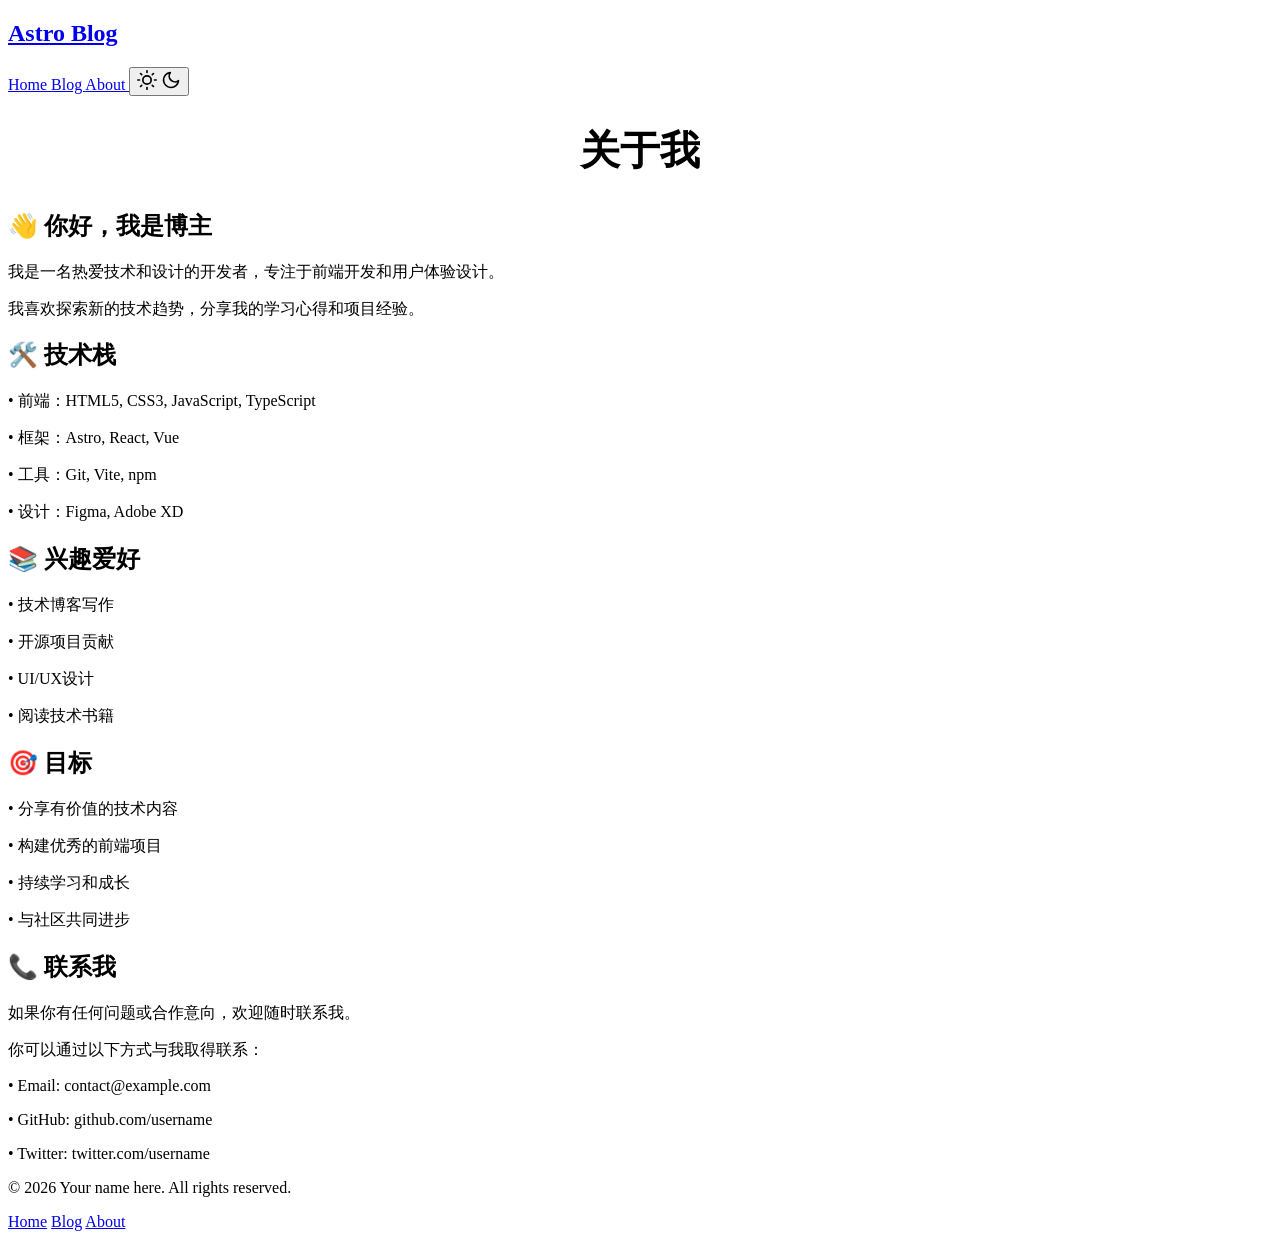
==== about/index.html @ d1fb99fb "Updates" ====
<!DOCTYPE html><html lang="en" data-astro-cid-kh7btl4r> <head><!-- Global Metadata --><meta charset="utf-8"><meta name="viewport" content="width=device-width,initial-scale=1"><link rel="icon" type="image/svg+xml" href="/favicon.svg"><link rel="icon" href="/favicon.ico"><link rel="sitemap" href="/sitemap-index.xml"><link rel="alternate" type="application/rss+xml" title="Astro Blog" href="https://dimbc.github.io/rss.xml"><meta name="generator" content="Astro v6.1.5"><style>@font-face{font-family:Atkinson-c7f4c4e8b285552f;src:url("/blog/_astro/fonts/e9fbdac9f7a3ca2e.woff") format("woff");font-display:swap;font-weight:400;font-style:normal;}@font-face{font-family:Atkinson-c7f4c4e8b285552f;src:url("/blog/_astro/fonts/c04724ba2dce0e1e.woff") format("woff");font-display:swap;font-weight:700;font-style:normal;}@font-face{font-family:"Atkinson-c7f4c4e8b285552f fallback: Arial";src:local("Arial");font-display:swap;font-weight:400;font-style:normal;size-adjust:99.3717%;ascent-override:80.1033%;descent-override:25.2587%;line-gap-override:0%;}@font-face{font-family:"Atkinson-c7f4c4e8b285552f fallback: Arial";src:local("Arial");font-display:swap;font-weight:700;font-style:normal;size-adjust:99.3717%;ascent-override:80.1033%;descent-override:25.2587%;line-gap-override:0%;}:root{--font-atkinson:Atkinson-c7f4c4e8b285552f,"Atkinson-c7f4c4e8b285552f fallback: Arial",sans-serif;}</style><link rel="preload" href="/blog/_astro/fonts/e9fbdac9f7a3ca2e.woff" as="font" type="font/woff" crossorigin><link rel="preload" href="/blog/_astro/fonts/c04724ba2dce0e1e.woff" as="font" type="font/woff" crossorigin><!-- Canonical URL --><link rel="canonical" href="https://dimbc.github.io/blog/about/"><!-- Primary Meta Tags --><title>About Me</title><meta name="title" content="About Me"><meta name="description" content="关于我的个人介绍"><!-- Open Graph / Facebook --><meta property="og:type" content="website"><meta property="og:url" content="https://dimbc.github.io/blog/about/"><meta property="og:title" content="About Me"><meta property="og:description" content="关于我的个人介绍"><meta property="og:image" content="https://dimbc.github.io/blog/_astro/blog-placeholder-1.Bx0Zcyzv.jpg"><!-- Twitter --><meta property="twitter:card" content="summary_large_image"><meta property="twitter:url" content="https://dimbc.github.io/blog/about/"><meta property="twitter:title" content="About Me"><meta property="twitter:description" content="关于我的个人介绍"><meta property="twitter:image" content="https://dimbc.github.io/blog/_astro/blog-placeholder-1.Bx0Zcyzv.jpg"><script type="module">document.addEventListener("DOMContentLoaded",function(){const n=document.createElement("div");n.id="cursor-bg",document.body.appendChild(n),document.addEventListener("mousemove",function(e){const t=e.clientX/window.innerWidth*100,o=e.clientY/window.innerHeight*100;n.style.setProperty("--x",`${t}%`),n.style.setProperty("--y",`${o}%`)}),document.querySelectorAll("pre").forEach(function(e){const t=document.createElement("button");t.className="copy-btn",t.textContent="复制",t.addEventListener("click",function(){const o=e.querySelector("code"),c=o?o.textContent:e.textContent;navigator.clipboard.writeText(c).then(function(){t.textContent="已复制",t.classList.add("copied"),setTimeout(function(){t.textContent="复制",t.classList.remove("copied")},2e3)})}),e.appendChild(t)})});</script><link rel="stylesheet" href="/blog/_astro/Header.CcLJzYc4.css">
<style>h1[data-astro-cid-kh7btl4r]{text-align:center;margin-bottom:2rem;font-size:2.5rem}@media(max-width:720px){h1[data-astro-cid-kh7btl4r]{font-size:2rem}}
</style></head> <body data-astro-cid-kh7btl4r> <header data-astro-cid-3ef6ksr2> <nav data-astro-cid-3ef6ksr2> <h1 data-astro-cid-3ef6ksr2><a href="/blog/" data-astro-cid-3ef6ksr2>Astro Blog</a></h1> <div class="nav-links" data-astro-cid-3ef6ksr2> <a href="/blog/" data-astro-cid-3ef6ksr2="true" data-astro-cid-eimmu3lg> Home </a> <a href="/blog/blog" data-astro-cid-3ef6ksr2="true" data-astro-cid-eimmu3lg> Blog </a> <a href="/blog/about" data-astro-cid-3ef6ksr2="true" data-astro-cid-eimmu3lg> About </a> <button id="theme-toggle" class="theme-toggle" aria-label="Toggle dark mode" data-astro-cid-3ef6ksr2> <svg xmlns="http://www.w3.org/2000/svg" width="20" height="20" viewBox="0 0 24 24" fill="none" stroke="currentColor" stroke-width="2" stroke-linecap="round" stroke-linejoin="round" class="light-icon" data-astro-cid-3ef6ksr2> <circle cx="12" cy="12" r="5" data-astro-cid-3ef6ksr2></circle> <line x1="12" y1="1" x2="12" y2="3" data-astro-cid-3ef6ksr2></line> <line x1="12" y1="21" x2="12" y2="23" data-astro-cid-3ef6ksr2></line> <line x1="4.22" y1="4.22" x2="5.64" y2="5.64" data-astro-cid-3ef6ksr2></line> <line x1="18.36" y1="18.36" x2="19.78" y2="19.78" data-astro-cid-3ef6ksr2></line> <line x1="1" y1="12" x2="3" y2="12" data-astro-cid-3ef6ksr2></line> <line x1="21" y1="12" x2="23" y2="12" data-astro-cid-3ef6ksr2></line> <line x1="4.22" y1="19.78" x2="5.64" y2="18.36" data-astro-cid-3ef6ksr2></line> <line x1="18.36" y1="5.64" x2="19.78" y2="4.22" data-astro-cid-3ef6ksr2></line> </svg> <svg xmlns="http://www.w3.org/2000/svg" width="20" height="20" viewBox="0 0 24 24" fill="none" stroke="currentColor" stroke-width="2" stroke-linecap="round" stroke-linejoin="round" class="dark-icon" data-astro-cid-3ef6ksr2> <path d="M21 12.79A9 9 0 1 1 11.21 3 7 7 0 0 0 21 12.79z" data-astro-cid-3ef6ksr2></path> </svg> </button> </div> </nav> </header>  <script type="module">const a=document.getElementById("theme-toggle"),e=document.documentElement,t=localStorage.getItem("theme"),s=window.matchMedia("(prefers-color-scheme: dark)").matches;(t==="dark"||!t&&s)&&e.classList.add("dark");a.addEventListener("click",()=>{e.classList.toggle("dark"),localStorage.setItem("theme",e.classList.contains("dark")?"dark":"light")});</script> <main data-astro-cid-kh7btl4r> <h1 data-astro-cid-kh7btl4r>关于我</h1> <div class="card" data-astro-cid-kh7btl4r> <h2 class="card-title" data-astro-cid-kh7btl4r>👋 你好，我是博主</h2> <div class="card-content" data-astro-cid-kh7btl4r> <p data-astro-cid-kh7btl4r>我是一名热爱技术和设计的开发者，专注于前端开发和用户体验设计。</p> <p data-astro-cid-kh7btl4r>我喜欢探索新的技术趋势，分享我的学习心得和项目经验。</p> </div> </div> <div class="card-grid" data-astro-cid-kh7btl4r> <div class="card" data-astro-cid-kh7btl4r> <h2 class="card-title" data-astro-cid-kh7btl4r>🛠️ 技术栈</h2> <div class="card-content" data-astro-cid-kh7btl4r> <p data-astro-cid-kh7btl4r>• 前端：HTML5, CSS3, JavaScript, TypeScript</p> <p data-astro-cid-kh7btl4r>• 框架：Astro, React, Vue</p> <p data-astro-cid-kh7btl4r>• 工具：Git, Vite, npm</p> <p data-astro-cid-kh7btl4r>• 设计：Figma, Adobe XD</p> </div> </div> <div class="card" data-astro-cid-kh7btl4r> <h2 class="card-title" data-astro-cid-kh7btl4r>📚 兴趣爱好</h2> <div class="card-content" data-astro-cid-kh7btl4r> <p data-astro-cid-kh7btl4r>• 技术博客写作</p> <p data-astro-cid-kh7btl4r>• 开源项目贡献</p> <p data-astro-cid-kh7btl4r>• UI/UX设计</p> <p data-astro-cid-kh7btl4r>• 阅读技术书籍</p> </div> </div> <div class="card" data-astro-cid-kh7btl4r> <h2 class="card-title" data-astro-cid-kh7btl4r>🎯 目标</h2> <div class="card-content" data-astro-cid-kh7btl4r> <p data-astro-cid-kh7btl4r>• 分享有价值的技术内容</p> <p data-astro-cid-kh7btl4r>• 构建优秀的前端项目</p> <p data-astro-cid-kh7btl4r>• 持续学习和成长</p> <p data-astro-cid-kh7btl4r>• 与社区共同进步</p> </div> </div> </div> <div class="card" data-astro-cid-kh7btl4r> <h2 class="card-title" data-astro-cid-kh7btl4r>📞 联系我</h2> <div class="card-content" data-astro-cid-kh7btl4r> <p data-astro-cid-kh7btl4r>如果你有任何问题或合作意向，欢迎随时联系我。</p> <p data-astro-cid-kh7btl4r>你可以通过以下方式与我取得联系：</p> <p data-astro-cid-kh7btl4r>• Email: contact@example.com</p> <p data-astro-cid-kh7btl4r>• GitHub: github.com/username</p> <p data-astro-cid-kh7btl4r>• Twitter: twitter.com/username</p> </div> </div> </main> <footer data-astro-cid-sz7xmlte> <div class="footer-content" data-astro-cid-sz7xmlte> <p data-astro-cid-sz7xmlte>&copy; 2026 Your name here. All rights reserved.</p> <p class="footer-links" data-astro-cid-sz7xmlte> <a href="/blog/" data-astro-cid-sz7xmlte>Home</a> <a href="/blog/blog" data-astro-cid-sz7xmlte>Blog</a> <a href="/blog/about" data-astro-cid-sz7xmlte>About</a> </p> </div> </footer> </body></html>
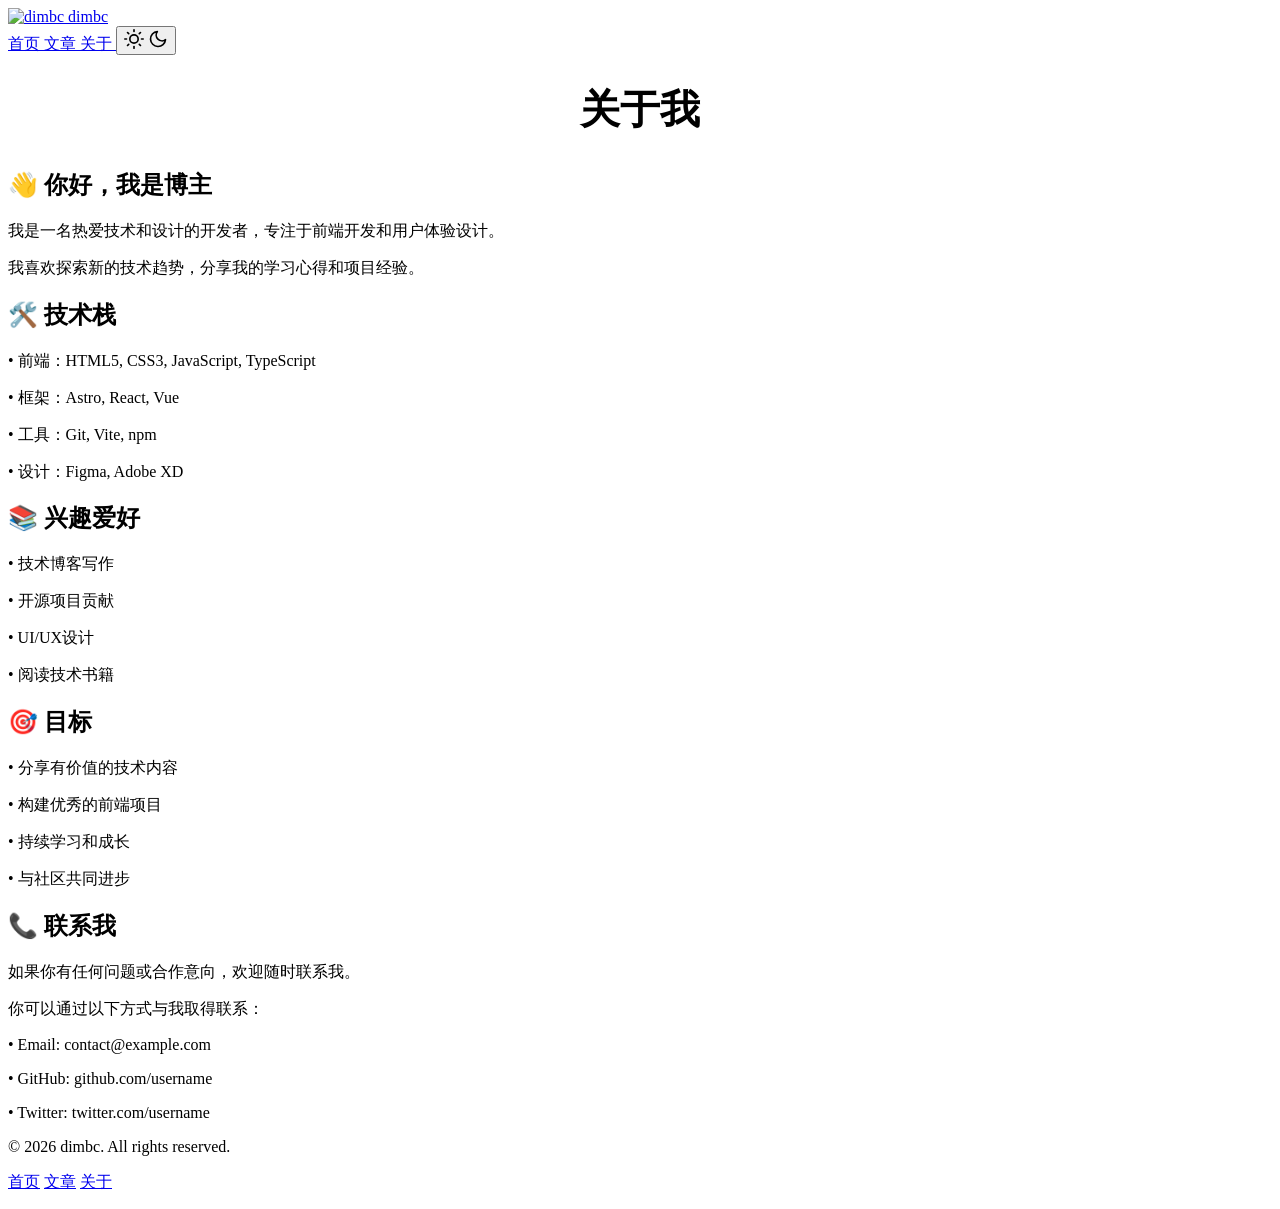
==== commit 8f6d28ce: "Updates" ====
--- a/about/index.html
+++ b/about/index.html
@@ -1,3 +1,3 @@
-<!DOCTYPE html><html lang="en" data-astro-cid-kh7btl4r> <head><!-- Global Metadata --><meta charset="utf-8"><meta name="viewport" content="width=device-width,initial-scale=1"><link rel="icon" type="image/svg+xml" href="/favicon.svg"><link rel="icon" href="/favicon.ico"><link rel="sitemap" href="/sitemap-index.xml"><link rel="alternate" type="application/rss+xml" title="Astro Blog" href="https://dimbc.github.io/rss.xml"><meta name="generator" content="Astro v6.1.5"><style>@font-face{font-family:Atkinson-c7f4c4e8b285552f;src:url("/blog/_astro/fonts/e9fbdac9f7a3ca2e.woff") format("woff");font-display:swap;font-weight:400;font-style:normal;}@font-face{font-family:Atkinson-c7f4c4e8b285552f;src:url("/blog/_astro/fonts/c04724ba2dce0e1e.woff") format("woff");font-display:swap;font-weight:700;font-style:normal;}@font-face{font-family:"Atkinson-c7f4c4e8b285552f fallback: Arial";src:local("Arial");font-display:swap;font-weight:400;font-style:normal;size-adjust:99.3717%;ascent-override:80.1033%;descent-override:25.2587%;line-gap-override:0%;}@font-face{font-family:"Atkinson-c7f4c4e8b285552f fallback: Arial";src:local("Arial");font-display:swap;font-weight:700;font-style:normal;size-adjust:99.3717%;ascent-override:80.1033%;descent-override:25.2587%;line-gap-override:0%;}:root{--font-atkinson:Atkinson-c7f4c4e8b285552f,"Atkinson-c7f4c4e8b285552f fallback: Arial",sans-serif;}</style><link rel="preload" href="/blog/_astro/fonts/e9fbdac9f7a3ca2e.woff" as="font" type="font/woff" crossorigin><link rel="preload" href="/blog/_astro/fonts/c04724ba2dce0e1e.woff" as="font" type="font/woff" crossorigin><!-- Canonical URL --><link rel="canonical" href="https://dimbc.github.io/blog/about/"><!-- Primary Meta Tags --><title>About Me</title><meta name="title" content="About Me"><meta name="description" content="关于我的个人介绍"><!-- Open Graph / Facebook --><meta property="og:type" content="website"><meta property="og:url" content="https://dimbc.github.io/blog/about/"><meta property="og:title" content="About Me"><meta property="og:description" content="关于我的个人介绍"><meta property="og:image" content="https://dimbc.github.io/blog/_astro/blog-placeholder-1.Bx0Zcyzv.jpg"><!-- Twitter --><meta property="twitter:card" content="summary_large_image"><meta property="twitter:url" content="https://dimbc.github.io/blog/about/"><meta property="twitter:title" content="About Me"><meta property="twitter:description" content="关于我的个人介绍"><meta property="twitter:image" content="https://dimbc.github.io/blog/_astro/blog-placeholder-1.Bx0Zcyzv.jpg"><script type="module">document.addEventListener("DOMContentLoaded",function(){const n=document.createElement("div");n.id="cursor-bg",document.body.appendChild(n),document.addEventListener("mousemove",function(e){const t=e.clientX/window.innerWidth*100,o=e.clientY/window.innerHeight*100;n.style.setProperty("--x",`${t}%`),n.style.setProperty("--y",`${o}%`)}),document.querySelectorAll("pre").forEach(function(e){const t=document.createElement("button");t.className="copy-btn",t.textContent="复制",t.addEventListener("click",function(){const o=e.querySelector("code"),c=o?o.textContent:e.textContent;navigator.clipboard.writeText(c).then(function(){t.textContent="已复制",t.classList.add("copied"),setTimeout(function(){t.textContent="复制",t.classList.remove("copied")},2e3)})}),e.appendChild(t)})});</script><link rel="stylesheet" href="/blog/_astro/Header.CcLJzYc4.css">
+<!DOCTYPE html><html lang="en" data-astro-cid-kh7btl4r> <head><!-- Global Metadata --><meta charset="utf-8"><meta name="viewport" content="width=device-width,initial-scale=1"><link rel="icon" type="image/svg+xml" href="/favicon.svg"><link rel="icon" href="/favicon.ico"><link rel="sitemap" href="/sitemap-index.xml"><link rel="alternate" type="application/rss+xml" title="Astro Blog" href="https://dimbc.github.io/rss.xml"><meta name="generator" content="Astro v6.1.5"><style>@font-face{font-family:Atkinson-c7f4c4e8b285552f;src:url("/blog/_astro/fonts/e9fbdac9f7a3ca2e.woff") format("woff");font-display:swap;font-weight:400;font-style:normal;}@font-face{font-family:Atkinson-c7f4c4e8b285552f;src:url("/blog/_astro/fonts/c04724ba2dce0e1e.woff") format("woff");font-display:swap;font-weight:700;font-style:normal;}@font-face{font-family:"Atkinson-c7f4c4e8b285552f fallback: Arial";src:local("Arial");font-display:swap;font-weight:400;font-style:normal;size-adjust:99.3717%;ascent-override:80.1033%;descent-override:25.2587%;line-gap-override:0%;}@font-face{font-family:"Atkinson-c7f4c4e8b285552f fallback: Arial";src:local("Arial");font-display:swap;font-weight:700;font-style:normal;size-adjust:99.3717%;ascent-override:80.1033%;descent-override:25.2587%;line-gap-override:0%;}:root{--font-atkinson:Atkinson-c7f4c4e8b285552f,"Atkinson-c7f4c4e8b285552f fallback: Arial",sans-serif;}</style><link rel="preload" href="/blog/_astro/fonts/e9fbdac9f7a3ca2e.woff" as="font" type="font/woff" crossorigin><link rel="preload" href="/blog/_astro/fonts/c04724ba2dce0e1e.woff" as="font" type="font/woff" crossorigin><!-- Canonical URL --><link rel="canonical" href="https://dimbc.github.io/blog/about/"><!-- Primary Meta Tags --><title>About Me</title><meta name="title" content="About Me"><meta name="description" content="关于我的个人介绍"><!-- Open Graph / Facebook --><meta property="og:type" content="website"><meta property="og:url" content="https://dimbc.github.io/blog/about/"><meta property="og:title" content="About Me"><meta property="og:description" content="关于我的个人介绍"><meta property="og:image" content="https://dimbc.github.io/blog/_astro/blog-placeholder-1.Bx0Zcyzv.jpg"><!-- Twitter --><meta property="twitter:card" content="summary_large_image"><meta property="twitter:url" content="https://dimbc.github.io/blog/about/"><meta property="twitter:title" content="About Me"><meta property="twitter:description" content="关于我的个人介绍"><meta property="twitter:image" content="https://dimbc.github.io/blog/_astro/blog-placeholder-1.Bx0Zcyzv.jpg"><script type="module">document.addEventListener("DOMContentLoaded",function(){const n=document.createElement("div");n.id="cursor-bg",document.body.appendChild(n),document.addEventListener("mousemove",function(e){const t=e.clientX/window.innerWidth*100,o=e.clientY/window.innerHeight*100;n.style.setProperty("--x",`${t}%`),n.style.setProperty("--y",`${o}%`)}),document.querySelectorAll("pre").forEach(function(e){const t=document.createElement("button");t.className="copy-btn",t.textContent="复制",t.addEventListener("click",function(){const o=e.querySelector("code"),c=o?o.textContent:e.textContent;navigator.clipboard.writeText(c).then(function(){t.textContent="已复制",t.classList.add("copied"),setTimeout(function(){t.textContent="复制",t.classList.remove("copied")},2e3)})}),e.appendChild(t)})});</script><link rel="stylesheet" href="/blog/_astro/Header.j2u9zYtt.css">
 <style>h1[data-astro-cid-kh7btl4r]{text-align:center;margin-bottom:2rem;font-size:2.5rem}@media(max-width:720px){h1[data-astro-cid-kh7btl4r]{font-size:2rem}}
-</style></head> <body data-astro-cid-kh7btl4r> <header data-astro-cid-3ef6ksr2> <nav data-astro-cid-3ef6ksr2> <h1 data-astro-cid-3ef6ksr2><a href="/blog/" data-astro-cid-3ef6ksr2>Astro Blog</a></h1> <div class="nav-links" data-astro-cid-3ef6ksr2> <a href="/blog/" data-astro-cid-3ef6ksr2="true" data-astro-cid-eimmu3lg> Home </a> <a href="/blog/blog" data-astro-cid-3ef6ksr2="true" data-astro-cid-eimmu3lg> Blog </a> <a href="/blog/about" data-astro-cid-3ef6ksr2="true" data-astro-cid-eimmu3lg> About </a> <button id="theme-toggle" class="theme-toggle" aria-label="Toggle dark mode" data-astro-cid-3ef6ksr2> <svg xmlns="http://www.w3.org/2000/svg" width="20" height="20" viewBox="0 0 24 24" fill="none" stroke="currentColor" stroke-width="2" stroke-linecap="round" stroke-linejoin="round" class="light-icon" data-astro-cid-3ef6ksr2> <circle cx="12" cy="12" r="5" data-astro-cid-3ef6ksr2></circle> <line x1="12" y1="1" x2="12" y2="3" data-astro-cid-3ef6ksr2></line> <line x1="12" y1="21" x2="12" y2="23" data-astro-cid-3ef6ksr2></line> <line x1="4.22" y1="4.22" x2="5.64" y2="5.64" data-astro-cid-3ef6ksr2></line> <line x1="18.36" y1="18.36" x2="19.78" y2="19.78" data-astro-cid-3ef6ksr2></line> <line x1="1" y1="12" x2="3" y2="12" data-astro-cid-3ef6ksr2></line> <line x1="21" y1="12" x2="23" y2="12" data-astro-cid-3ef6ksr2></line> <line x1="4.22" y1="19.78" x2="5.64" y2="18.36" data-astro-cid-3ef6ksr2></line> <line x1="18.36" y1="5.64" x2="19.78" y2="4.22" data-astro-cid-3ef6ksr2></line> </svg> <svg xmlns="http://www.w3.org/2000/svg" width="20" height="20" viewBox="0 0 24 24" fill="none" stroke="currentColor" stroke-width="2" stroke-linecap="round" stroke-linejoin="round" class="dark-icon" data-astro-cid-3ef6ksr2> <path d="M21 12.79A9 9 0 1 1 11.21 3 7 7 0 0 0 21 12.79z" data-astro-cid-3ef6ksr2></path> </svg> </button> </div> </nav> </header>  <script type="module">const a=document.getElementById("theme-toggle"),e=document.documentElement,t=localStorage.getItem("theme"),s=window.matchMedia("(prefers-color-scheme: dark)").matches;(t==="dark"||!t&&s)&&e.classList.add("dark");a.addEventListener("click",()=>{e.classList.toggle("dark"),localStorage.setItem("theme",e.classList.contains("dark")?"dark":"light")});</script> <main data-astro-cid-kh7btl4r> <h1 data-astro-cid-kh7btl4r>关于我</h1> <div class="card" data-astro-cid-kh7btl4r> <h2 class="card-title" data-astro-cid-kh7btl4r>👋 你好，我是博主</h2> <div class="card-content" data-astro-cid-kh7btl4r> <p data-astro-cid-kh7btl4r>我是一名热爱技术和设计的开发者，专注于前端开发和用户体验设计。</p> <p data-astro-cid-kh7btl4r>我喜欢探索新的技术趋势，分享我的学习心得和项目经验。</p> </div> </div> <div class="card-grid" data-astro-cid-kh7btl4r> <div class="card" data-astro-cid-kh7btl4r> <h2 class="card-title" data-astro-cid-kh7btl4r>🛠️ 技术栈</h2> <div class="card-content" data-astro-cid-kh7btl4r> <p data-astro-cid-kh7btl4r>• 前端：HTML5, CSS3, JavaScript, TypeScript</p> <p data-astro-cid-kh7btl4r>• 框架：Astro, React, Vue</p> <p data-astro-cid-kh7btl4r>• 工具：Git, Vite, npm</p> <p data-astro-cid-kh7btl4r>• 设计：Figma, Adobe XD</p> </div> </div> <div class="card" data-astro-cid-kh7btl4r> <h2 class="card-title" data-astro-cid-kh7btl4r>📚 兴趣爱好</h2> <div class="card-content" data-astro-cid-kh7btl4r> <p data-astro-cid-kh7btl4r>• 技术博客写作</p> <p data-astro-cid-kh7btl4r>• 开源项目贡献</p> <p data-astro-cid-kh7btl4r>• UI/UX设计</p> <p data-astro-cid-kh7btl4r>• 阅读技术书籍</p> </div> </div> <div class="card" data-astro-cid-kh7btl4r> <h2 class="card-title" data-astro-cid-kh7btl4r>🎯 目标</h2> <div class="card-content" data-astro-cid-kh7btl4r> <p data-astro-cid-kh7btl4r>• 分享有价值的技术内容</p> <p data-astro-cid-kh7btl4r>• 构建优秀的前端项目</p> <p data-astro-cid-kh7btl4r>• 持续学习和成长</p> <p data-astro-cid-kh7btl4r>• 与社区共同进步</p> </div> </div> </div> <div class="card" data-astro-cid-kh7btl4r> <h2 class="card-title" data-astro-cid-kh7btl4r>📞 联系我</h2> <div class="card-content" data-astro-cid-kh7btl4r> <p data-astro-cid-kh7btl4r>如果你有任何问题或合作意向，欢迎随时联系我。</p> <p data-astro-cid-kh7btl4r>你可以通过以下方式与我取得联系：</p> <p data-astro-cid-kh7btl4r>• Email: contact@example.com</p> <p data-astro-cid-kh7btl4r>• GitHub: github.com/username</p> <p data-astro-cid-kh7btl4r>• Twitter: twitter.com/username</p> </div> </div> </main> <footer data-astro-cid-sz7xmlte> <div class="footer-content" data-astro-cid-sz7xmlte> <p data-astro-cid-sz7xmlte>&copy; 2026 Your name here. All rights reserved.</p> <p class="footer-links" data-astro-cid-sz7xmlte> <a href="/blog/" data-astro-cid-sz7xmlte>Home</a> <a href="/blog/blog" data-astro-cid-sz7xmlte>Blog</a> <a href="/blog/about" data-astro-cid-sz7xmlte>About</a> </p> </div> </footer> </body></html>+</style></head> <body data-astro-cid-kh7btl4r> <header data-astro-cid-3ef6ksr2> <nav data-astro-cid-3ef6ksr2> <a href="/blog/" class="avatar-link" data-astro-cid-3ef6ksr2> <img src="https://avatars.githubusercontent.com/dimbc" alt="dimbc" class="avatar" data-astro-cid-3ef6ksr2> <span class="avatar-name" data-astro-cid-3ef6ksr2>dimbc</span> </a> <div class="nav-links" data-astro-cid-3ef6ksr2> <a href="/blog/" data-astro-cid-3ef6ksr2="true" data-astro-cid-eimmu3lg> 首页 </a> <a href="/blog/blog" data-astro-cid-3ef6ksr2="true" data-astro-cid-eimmu3lg> 文章 </a> <a href="/blog/about" data-astro-cid-3ef6ksr2="true" data-astro-cid-eimmu3lg> 关于 </a> <button id="theme-toggle" class="theme-toggle" aria-label="切换暗色模式" data-astro-cid-3ef6ksr2> <svg xmlns="http://www.w3.org/2000/svg" width="20" height="20" viewBox="0 0 24 24" fill="none" stroke="currentColor" stroke-width="2" stroke-linecap="round" stroke-linejoin="round" class="light-icon" data-astro-cid-3ef6ksr2> <circle cx="12" cy="12" r="5" data-astro-cid-3ef6ksr2></circle> <line x1="12" y1="1" x2="12" y2="3" data-astro-cid-3ef6ksr2></line> <line x1="12" y1="21" x2="12" y2="23" data-astro-cid-3ef6ksr2></line> <line x1="4.22" y1="4.22" x2="5.64" y2="5.64" data-astro-cid-3ef6ksr2></line> <line x1="18.36" y1="18.36" x2="19.78" y2="19.78" data-astro-cid-3ef6ksr2></line> <line x1="1" y1="12" x2="3" y2="12" data-astro-cid-3ef6ksr2></line> <line x1="21" y1="12" x2="23" y2="12" data-astro-cid-3ef6ksr2></line> <line x1="4.22" y1="19.78" x2="5.64" y2="18.36" data-astro-cid-3ef6ksr2></line> <line x1="18.36" y1="5.64" x2="19.78" y2="4.22" data-astro-cid-3ef6ksr2></line> </svg> <svg xmlns="http://www.w3.org/2000/svg" width="20" height="20" viewBox="0 0 24 24" fill="none" stroke="currentColor" stroke-width="2" stroke-linecap="round" stroke-linejoin="round" class="dark-icon" data-astro-cid-3ef6ksr2> <path d="M21 12.79A9 9 0 1 1 11.21 3 7 7 0 0 0 21 12.79z" data-astro-cid-3ef6ksr2></path> </svg> </button> </div> </nav> </header>  <script type="module">const a=document.getElementById("theme-toggle"),e=document.documentElement,t=localStorage.getItem("theme"),s=window.matchMedia("(prefers-color-scheme: dark)").matches;(t==="dark"||!t&&s)&&e.classList.add("dark");a.addEventListener("click",()=>{e.classList.toggle("dark"),localStorage.setItem("theme",e.classList.contains("dark")?"dark":"light")});</script> <main data-astro-cid-kh7btl4r> <h1 data-astro-cid-kh7btl4r>关于我</h1> <div class="card" data-astro-cid-kh7btl4r> <h2 class="card-title" data-astro-cid-kh7btl4r>👋 你好，我是博主</h2> <div class="card-content" data-astro-cid-kh7btl4r> <p data-astro-cid-kh7btl4r>我是一名热爱技术和设计的开发者，专注于前端开发和用户体验设计。</p> <p data-astro-cid-kh7btl4r>我喜欢探索新的技术趋势，分享我的学习心得和项目经验。</p> </div> </div> <div class="card-grid" data-astro-cid-kh7btl4r> <div class="card" data-astro-cid-kh7btl4r> <h2 class="card-title" data-astro-cid-kh7btl4r>🛠️ 技术栈</h2> <div class="card-content" data-astro-cid-kh7btl4r> <p data-astro-cid-kh7btl4r>• 前端：HTML5, CSS3, JavaScript, TypeScript</p> <p data-astro-cid-kh7btl4r>• 框架：Astro, React, Vue</p> <p data-astro-cid-kh7btl4r>• 工具：Git, Vite, npm</p> <p data-astro-cid-kh7btl4r>• 设计：Figma, Adobe XD</p> </div> </div> <div class="card" data-astro-cid-kh7btl4r> <h2 class="card-title" data-astro-cid-kh7btl4r>📚 兴趣爱好</h2> <div class="card-content" data-astro-cid-kh7btl4r> <p data-astro-cid-kh7btl4r>• 技术博客写作</p> <p data-astro-cid-kh7btl4r>• 开源项目贡献</p> <p data-astro-cid-kh7btl4r>• UI/UX设计</p> <p data-astro-cid-kh7btl4r>• 阅读技术书籍</p> </div> </div> <div class="card" data-astro-cid-kh7btl4r> <h2 class="card-title" data-astro-cid-kh7btl4r>🎯 目标</h2> <div class="card-content" data-astro-cid-kh7btl4r> <p data-astro-cid-kh7btl4r>• 分享有价值的技术内容</p> <p data-astro-cid-kh7btl4r>• 构建优秀的前端项目</p> <p data-astro-cid-kh7btl4r>• 持续学习和成长</p> <p data-astro-cid-kh7btl4r>• 与社区共同进步</p> </div> </div> </div> <div class="card" data-astro-cid-kh7btl4r> <h2 class="card-title" data-astro-cid-kh7btl4r>📞 联系我</h2> <div class="card-content" data-astro-cid-kh7btl4r> <p data-astro-cid-kh7btl4r>如果你有任何问题或合作意向，欢迎随时联系我。</p> <p data-astro-cid-kh7btl4r>你可以通过以下方式与我取得联系：</p> <p data-astro-cid-kh7btl4r>• Email: contact@example.com</p> <p data-astro-cid-kh7btl4r>• GitHub: github.com/username</p> <p data-astro-cid-kh7btl4r>• Twitter: twitter.com/username</p> </div> </div> </main> <footer data-astro-cid-sz7xmlte> <div class="footer-content" data-astro-cid-sz7xmlte> <p data-astro-cid-sz7xmlte>&copy; 2026 dimbc. All rights reserved.</p> <p class="footer-links" data-astro-cid-sz7xmlte> <a href="/blog/" data-astro-cid-sz7xmlte>首页</a> <a href="/blog/blog" data-astro-cid-sz7xmlte>文章</a> <a href="/blog/about" data-astro-cid-sz7xmlte>关于</a> </p> </div> </footer> </body></html>
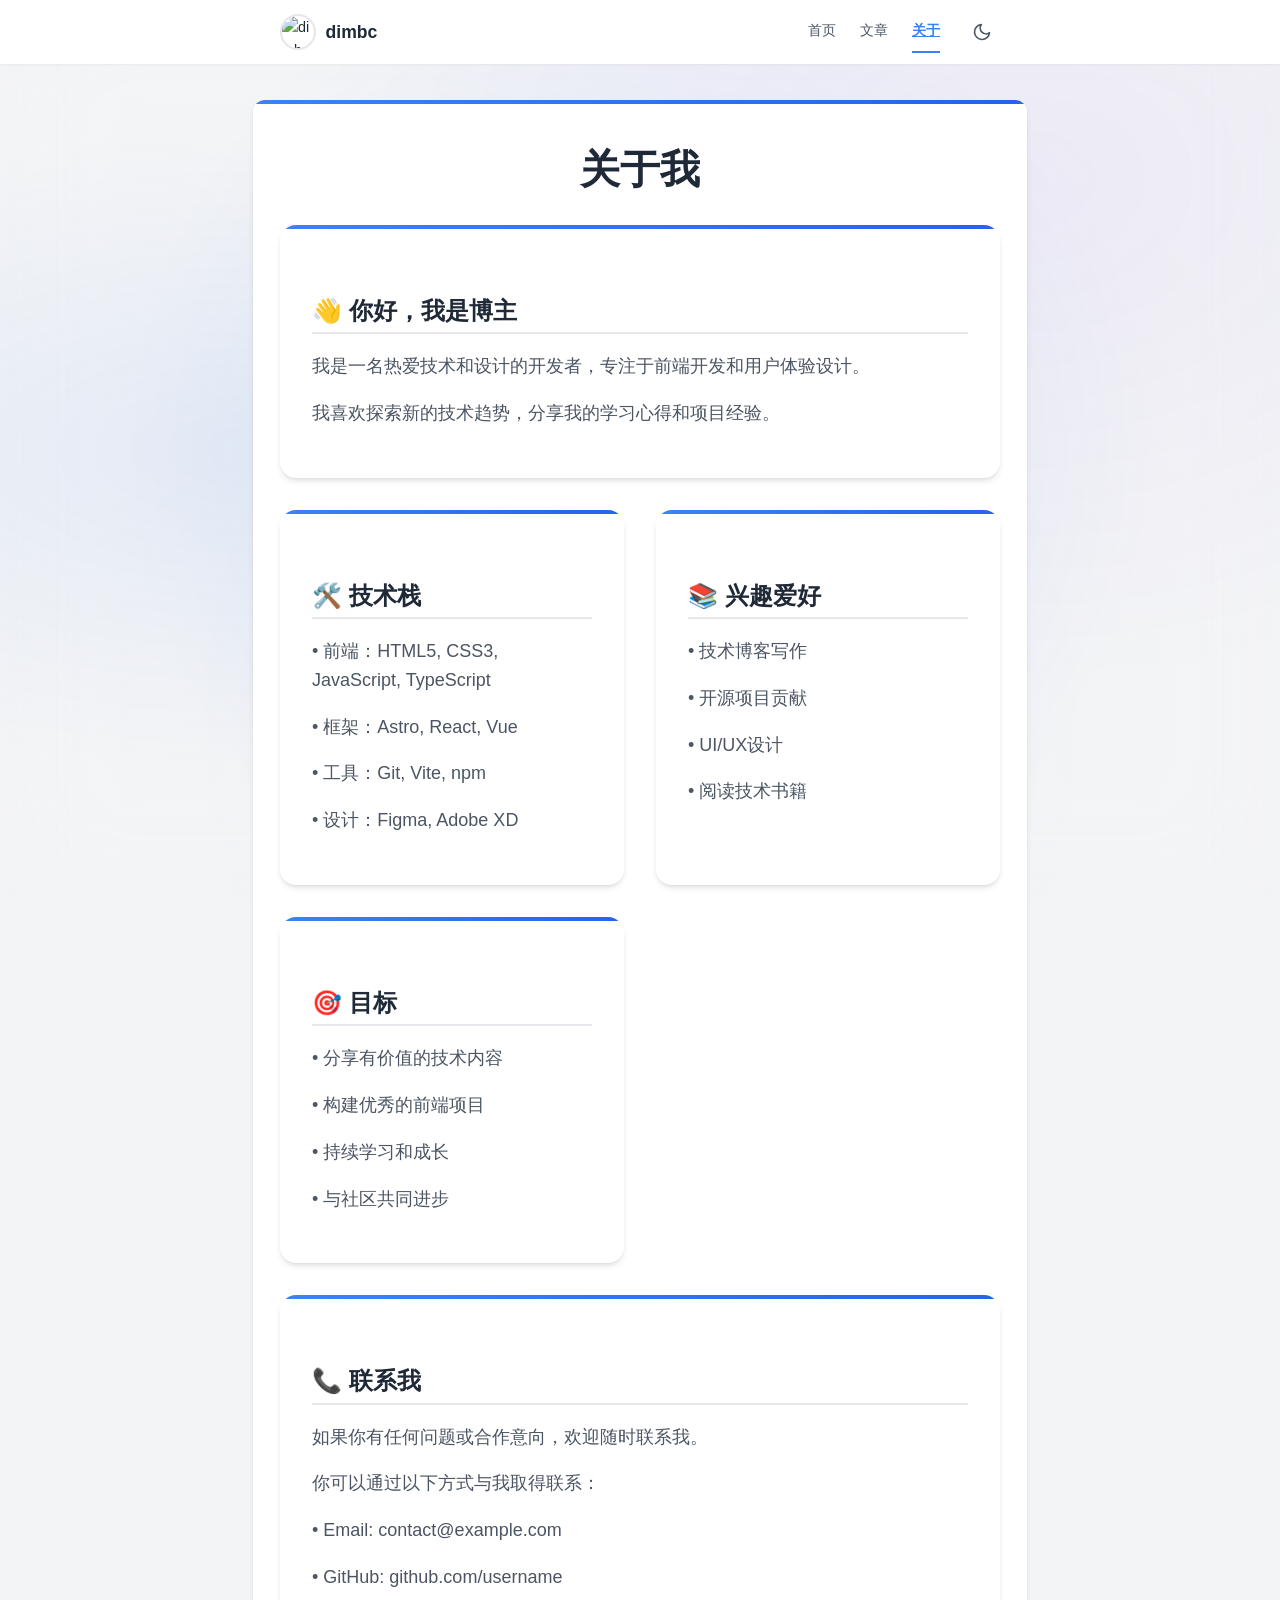
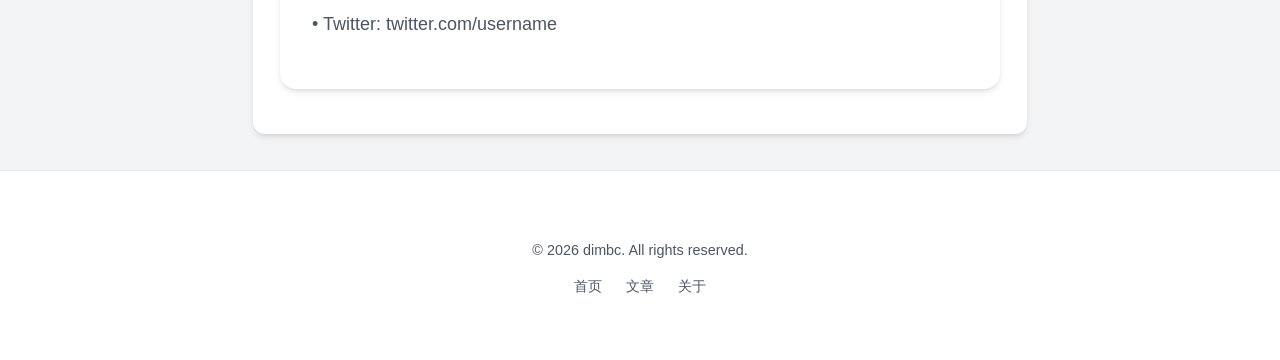
==== commit 0428bd8c: "Updates" ====
--- a/about/index.html
+++ b/about/index.html
@@ -1,3 +1,3 @@
-<!DOCTYPE html><html lang="en" data-astro-cid-kh7btl4r> <head><!-- Global Metadata --><meta charset="utf-8"><meta name="viewport" content="width=device-width,initial-scale=1"><link rel="icon" type="image/svg+xml" href="/favicon.svg"><link rel="icon" href="/favicon.ico"><link rel="sitemap" href="/sitemap-index.xml"><link rel="alternate" type="application/rss+xml" title="Astro Blog" href="https://dimbc.github.io/rss.xml"><meta name="generator" content="Astro v6.1.5"><style>@font-face{font-family:Atkinson-c7f4c4e8b285552f;src:url("/blog/_astro/fonts/e9fbdac9f7a3ca2e.woff") format("woff");font-display:swap;font-weight:400;font-style:normal;}@font-face{font-family:Atkinson-c7f4c4e8b285552f;src:url("/blog/_astro/fonts/c04724ba2dce0e1e.woff") format("woff");font-display:swap;font-weight:700;font-style:normal;}@font-face{font-family:"Atkinson-c7f4c4e8b285552f fallback: Arial";src:local("Arial");font-display:swap;font-weight:400;font-style:normal;size-adjust:99.3717%;ascent-override:80.1033%;descent-override:25.2587%;line-gap-override:0%;}@font-face{font-family:"Atkinson-c7f4c4e8b285552f fallback: Arial";src:local("Arial");font-display:swap;font-weight:700;font-style:normal;size-adjust:99.3717%;ascent-override:80.1033%;descent-override:25.2587%;line-gap-override:0%;}:root{--font-atkinson:Atkinson-c7f4c4e8b285552f,"Atkinson-c7f4c4e8b285552f fallback: Arial",sans-serif;}</style><link rel="preload" href="/blog/_astro/fonts/e9fbdac9f7a3ca2e.woff" as="font" type="font/woff" crossorigin><link rel="preload" href="/blog/_astro/fonts/c04724ba2dce0e1e.woff" as="font" type="font/woff" crossorigin><!-- Canonical URL --><link rel="canonical" href="https://dimbc.github.io/blog/about/"><!-- Primary Meta Tags --><title>About Me</title><meta name="title" content="About Me"><meta name="description" content="关于我的个人介绍"><!-- Open Graph / Facebook --><meta property="og:type" content="website"><meta property="og:url" content="https://dimbc.github.io/blog/about/"><meta property="og:title" content="About Me"><meta property="og:description" content="关于我的个人介绍"><meta property="og:image" content="https://dimbc.github.io/blog/_astro/blog-placeholder-1.Bx0Zcyzv.jpg"><!-- Twitter --><meta property="twitter:card" content="summary_large_image"><meta property="twitter:url" content="https://dimbc.github.io/blog/about/"><meta property="twitter:title" content="About Me"><meta property="twitter:description" content="关于我的个人介绍"><meta property="twitter:image" content="https://dimbc.github.io/blog/_astro/blog-placeholder-1.Bx0Zcyzv.jpg"><script type="module">document.addEventListener("DOMContentLoaded",function(){const n=document.createElement("div");n.id="cursor-bg",document.body.appendChild(n),document.addEventListener("mousemove",function(e){const t=e.clientX/window.innerWidth*100,o=e.clientY/window.innerHeight*100;n.style.setProperty("--x",`${t}%`),n.style.setProperty("--y",`${o}%`)}),document.querySelectorAll("pre").forEach(function(e){const t=document.createElement("button");t.className="copy-btn",t.textContent="复制",t.addEventListener("click",function(){const o=e.querySelector("code"),c=o?o.textContent:e.textContent;navigator.clipboard.writeText(c).then(function(){t.textContent="已复制",t.classList.add("copied"),setTimeout(function(){t.textContent="复制",t.classList.remove("copied")},2e3)})}),e.appendChild(t)})});</script><link rel="stylesheet" href="/blog/_astro/Header.j2u9zYtt.css">
+<!DOCTYPE html><html lang="en" data-astro-cid-kh7btl4r> <head><!-- Global Metadata --><meta charset="utf-8"><meta name="viewport" content="width=device-width,initial-scale=1"><link rel="icon" type="image/svg+xml" href="/favicon.svg"><link rel="icon" href="/favicon.ico"><link rel="sitemap" href="/sitemap-index.xml"><link rel="alternate" type="application/rss+xml" title="dimbc blog" href="https://dimbc.github.io/rss.xml"><meta name="generator" content="Astro v6.1.5"><style>@font-face{font-family:Atkinson-c7f4c4e8b285552f;src:url("/_astro/fonts/e9fbdac9f7a3ca2e.woff") format("woff");font-display:swap;font-weight:400;font-style:normal;}@font-face{font-family:Atkinson-c7f4c4e8b285552f;src:url("/_astro/fonts/c04724ba2dce0e1e.woff") format("woff");font-display:swap;font-weight:700;font-style:normal;}@font-face{font-family:"Atkinson-c7f4c4e8b285552f fallback: Arial";src:local("Arial");font-display:swap;font-weight:400;font-style:normal;size-adjust:99.3717%;ascent-override:80.1033%;descent-override:25.2587%;line-gap-override:0%;}@font-face{font-family:"Atkinson-c7f4c4e8b285552f fallback: Arial";src:local("Arial");font-display:swap;font-weight:700;font-style:normal;size-adjust:99.3717%;ascent-override:80.1033%;descent-override:25.2587%;line-gap-override:0%;}:root{--font-atkinson:Atkinson-c7f4c4e8b285552f,"Atkinson-c7f4c4e8b285552f fallback: Arial",sans-serif;}</style><link rel="preload" href="/_astro/fonts/e9fbdac9f7a3ca2e.woff" as="font" type="font/woff" crossorigin><link rel="preload" href="/_astro/fonts/c04724ba2dce0e1e.woff" as="font" type="font/woff" crossorigin><!-- Canonical URL --><link rel="canonical" href="https://dimbc.github.io/about/"><!-- Primary Meta Tags --><title>About Me</title><meta name="title" content="About Me"><meta name="description" content="关于我的个人介绍"><!-- Open Graph / Facebook --><meta property="og:type" content="website"><meta property="og:url" content="https://dimbc.github.io/about/"><meta property="og:title" content="About Me"><meta property="og:description" content="关于我的个人介绍"><meta property="og:image" content="https://dimbc.github.io/_astro/blog-placeholder-1.Bx0Zcyzv.jpg"><!-- Twitter --><meta property="twitter:card" content="summary_large_image"><meta property="twitter:url" content="https://dimbc.github.io/about/"><meta property="twitter:title" content="About Me"><meta property="twitter:description" content="关于我的个人介绍"><meta property="twitter:image" content="https://dimbc.github.io/_astro/blog-placeholder-1.Bx0Zcyzv.jpg"><script type="module">document.addEventListener("DOMContentLoaded",function(){const n=document.createElement("div");n.id="cursor-bg",document.body.appendChild(n),document.addEventListener("mousemove",function(e){const t=e.clientX/window.innerWidth*100,o=e.clientY/window.innerHeight*100;n.style.setProperty("--x",`${t}%`),n.style.setProperty("--y",`${o}%`)}),document.querySelectorAll("pre").forEach(function(e){const t=document.createElement("button");t.className="copy-btn",t.textContent="复制",t.addEventListener("click",function(){const o=e.querySelector("code"),c=o?o.textContent:e.textContent;navigator.clipboard.writeText(c).then(function(){t.textContent="已复制",t.classList.add("copied"),setTimeout(function(){t.textContent="复制",t.classList.remove("copied")},2e3)})}),e.appendChild(t)})});</script><link rel="stylesheet" href="/_astro/Header.j2u9zYtt.css">
 <style>h1[data-astro-cid-kh7btl4r]{text-align:center;margin-bottom:2rem;font-size:2.5rem}@media(max-width:720px){h1[data-astro-cid-kh7btl4r]{font-size:2rem}}
-</style></head> <body data-astro-cid-kh7btl4r> <header data-astro-cid-3ef6ksr2> <nav data-astro-cid-3ef6ksr2> <a href="/blog/" class="avatar-link" data-astro-cid-3ef6ksr2> <img src="https://avatars.githubusercontent.com/dimbc" alt="dimbc" class="avatar" data-astro-cid-3ef6ksr2> <span class="avatar-name" data-astro-cid-3ef6ksr2>dimbc</span> </a> <div class="nav-links" data-astro-cid-3ef6ksr2> <a href="/blog/" data-astro-cid-3ef6ksr2="true" data-astro-cid-eimmu3lg> 首页 </a> <a href="/blog/blog" data-astro-cid-3ef6ksr2="true" data-astro-cid-eimmu3lg> 文章 </a> <a href="/blog/about" data-astro-cid-3ef6ksr2="true" data-astro-cid-eimmu3lg> 关于 </a> <button id="theme-toggle" class="theme-toggle" aria-label="切换暗色模式" data-astro-cid-3ef6ksr2> <svg xmlns="http://www.w3.org/2000/svg" width="20" height="20" viewBox="0 0 24 24" fill="none" stroke="currentColor" stroke-width="2" stroke-linecap="round" stroke-linejoin="round" class="light-icon" data-astro-cid-3ef6ksr2> <circle cx="12" cy="12" r="5" data-astro-cid-3ef6ksr2></circle> <line x1="12" y1="1" x2="12" y2="3" data-astro-cid-3ef6ksr2></line> <line x1="12" y1="21" x2="12" y2="23" data-astro-cid-3ef6ksr2></line> <line x1="4.22" y1="4.22" x2="5.64" y2="5.64" data-astro-cid-3ef6ksr2></line> <line x1="18.36" y1="18.36" x2="19.78" y2="19.78" data-astro-cid-3ef6ksr2></line> <line x1="1" y1="12" x2="3" y2="12" data-astro-cid-3ef6ksr2></line> <line x1="21" y1="12" x2="23" y2="12" data-astro-cid-3ef6ksr2></line> <line x1="4.22" y1="19.78" x2="5.64" y2="18.36" data-astro-cid-3ef6ksr2></line> <line x1="18.36" y1="5.64" x2="19.78" y2="4.22" data-astro-cid-3ef6ksr2></line> </svg> <svg xmlns="http://www.w3.org/2000/svg" width="20" height="20" viewBox="0 0 24 24" fill="none" stroke="currentColor" stroke-width="2" stroke-linecap="round" stroke-linejoin="round" class="dark-icon" data-astro-cid-3ef6ksr2> <path d="M21 12.79A9 9 0 1 1 11.21 3 7 7 0 0 0 21 12.79z" data-astro-cid-3ef6ksr2></path> </svg> </button> </div> </nav> </header>  <script type="module">const a=document.getElementById("theme-toggle"),e=document.documentElement,t=localStorage.getItem("theme"),s=window.matchMedia("(prefers-color-scheme: dark)").matches;(t==="dark"||!t&&s)&&e.classList.add("dark");a.addEventListener("click",()=>{e.classList.toggle("dark"),localStorage.setItem("theme",e.classList.contains("dark")?"dark":"light")});</script> <main data-astro-cid-kh7btl4r> <h1 data-astro-cid-kh7btl4r>关于我</h1> <div class="card" data-astro-cid-kh7btl4r> <h2 class="card-title" data-astro-cid-kh7btl4r>👋 你好，我是博主</h2> <div class="card-content" data-astro-cid-kh7btl4r> <p data-astro-cid-kh7btl4r>我是一名热爱技术和设计的开发者，专注于前端开发和用户体验设计。</p> <p data-astro-cid-kh7btl4r>我喜欢探索新的技术趋势，分享我的学习心得和项目经验。</p> </div> </div> <div class="card-grid" data-astro-cid-kh7btl4r> <div class="card" data-astro-cid-kh7btl4r> <h2 class="card-title" data-astro-cid-kh7btl4r>🛠️ 技术栈</h2> <div class="card-content" data-astro-cid-kh7btl4r> <p data-astro-cid-kh7btl4r>• 前端：HTML5, CSS3, JavaScript, TypeScript</p> <p data-astro-cid-kh7btl4r>• 框架：Astro, React, Vue</p> <p data-astro-cid-kh7btl4r>• 工具：Git, Vite, npm</p> <p data-astro-cid-kh7btl4r>• 设计：Figma, Adobe XD</p> </div> </div> <div class="card" data-astro-cid-kh7btl4r> <h2 class="card-title" data-astro-cid-kh7btl4r>📚 兴趣爱好</h2> <div class="card-content" data-astro-cid-kh7btl4r> <p data-astro-cid-kh7btl4r>• 技术博客写作</p> <p data-astro-cid-kh7btl4r>• 开源项目贡献</p> <p data-astro-cid-kh7btl4r>• UI/UX设计</p> <p data-astro-cid-kh7btl4r>• 阅读技术书籍</p> </div> </div> <div class="card" data-astro-cid-kh7btl4r> <h2 class="card-title" data-astro-cid-kh7btl4r>🎯 目标</h2> <div class="card-content" data-astro-cid-kh7btl4r> <p data-astro-cid-kh7btl4r>• 分享有价值的技术内容</p> <p data-astro-cid-kh7btl4r>• 构建优秀的前端项目</p> <p data-astro-cid-kh7btl4r>• 持续学习和成长</p> <p data-astro-cid-kh7btl4r>• 与社区共同进步</p> </div> </div> </div> <div class="card" data-astro-cid-kh7btl4r> <h2 class="card-title" data-astro-cid-kh7btl4r>📞 联系我</h2> <div class="card-content" data-astro-cid-kh7btl4r> <p data-astro-cid-kh7btl4r>如果你有任何问题或合作意向，欢迎随时联系我。</p> <p data-astro-cid-kh7btl4r>你可以通过以下方式与我取得联系：</p> <p data-astro-cid-kh7btl4r>• Email: contact@example.com</p> <p data-astro-cid-kh7btl4r>• GitHub: github.com/username</p> <p data-astro-cid-kh7btl4r>• Twitter: twitter.com/username</p> </div> </div> </main> <footer data-astro-cid-sz7xmlte> <div class="footer-content" data-astro-cid-sz7xmlte> <p data-astro-cid-sz7xmlte>&copy; 2026 dimbc. All rights reserved.</p> <p class="footer-links" data-astro-cid-sz7xmlte> <a href="/blog/" data-astro-cid-sz7xmlte>首页</a> <a href="/blog/blog" data-astro-cid-sz7xmlte>文章</a> <a href="/blog/about" data-astro-cid-sz7xmlte>关于</a> </p> </div> </footer> </body></html>+</style></head> <body data-astro-cid-kh7btl4r> <header data-astro-cid-3ef6ksr2> <nav data-astro-cid-3ef6ksr2> <a href="/" class="avatar-link" data-astro-cid-3ef6ksr2> <img src="https://avatars.githubusercontent.com/dimbc" alt="dimbc" class="avatar" data-astro-cid-3ef6ksr2> <span class="avatar-name" data-astro-cid-3ef6ksr2>dimbc</span> </a> <div class="nav-links" data-astro-cid-3ef6ksr2> <a href="/" data-astro-cid-3ef6ksr2="true" data-astro-cid-eimmu3lg> 首页 </a> <a href="/blog/" data-astro-cid-3ef6ksr2="true" data-astro-cid-eimmu3lg> 文章 </a> <a href="/about/" class="active" data-astro-cid-3ef6ksr2="true" data-astro-cid-eimmu3lg> 关于 </a> <button id="theme-toggle" class="theme-toggle" aria-label="切换暗色模式" data-astro-cid-3ef6ksr2> <svg xmlns="http://www.w3.org/2000/svg" width="20" height="20" viewBox="0 0 24 24" fill="none" stroke="currentColor" stroke-width="2" stroke-linecap="round" stroke-linejoin="round" class="light-icon" data-astro-cid-3ef6ksr2> <circle cx="12" cy="12" r="5" data-astro-cid-3ef6ksr2></circle> <line x1="12" y1="1" x2="12" y2="3" data-astro-cid-3ef6ksr2></line> <line x1="12" y1="21" x2="12" y2="23" data-astro-cid-3ef6ksr2></line> <line x1="4.22" y1="4.22" x2="5.64" y2="5.64" data-astro-cid-3ef6ksr2></line> <line x1="18.36" y1="18.36" x2="19.78" y2="19.78" data-astro-cid-3ef6ksr2></line> <line x1="1" y1="12" x2="3" y2="12" data-astro-cid-3ef6ksr2></line> <line x1="21" y1="12" x2="23" y2="12" data-astro-cid-3ef6ksr2></line> <line x1="4.22" y1="19.78" x2="5.64" y2="18.36" data-astro-cid-3ef6ksr2></line> <line x1="18.36" y1="5.64" x2="19.78" y2="4.22" data-astro-cid-3ef6ksr2></line> </svg> <svg xmlns="http://www.w3.org/2000/svg" width="20" height="20" viewBox="0 0 24 24" fill="none" stroke="currentColor" stroke-width="2" stroke-linecap="round" stroke-linejoin="round" class="dark-icon" data-astro-cid-3ef6ksr2> <path d="M21 12.79A9 9 0 1 1 11.21 3 7 7 0 0 0 21 12.79z" data-astro-cid-3ef6ksr2></path> </svg> </button> </div> </nav> </header>  <script type="module">const a=document.getElementById("theme-toggle"),e=document.documentElement,t=localStorage.getItem("theme"),s=window.matchMedia("(prefers-color-scheme: dark)").matches;(t==="dark"||!t&&s)&&e.classList.add("dark");a.addEventListener("click",()=>{e.classList.toggle("dark"),localStorage.setItem("theme",e.classList.contains("dark")?"dark":"light")});</script> <main data-astro-cid-kh7btl4r> <h1 data-astro-cid-kh7btl4r>关于我</h1> <div class="card" data-astro-cid-kh7btl4r> <h2 class="card-title" data-astro-cid-kh7btl4r>👋 你好，我是博主</h2> <div class="card-content" data-astro-cid-kh7btl4r> <p data-astro-cid-kh7btl4r>我是一名热爱技术和设计的开发者，专注于前端开发和用户体验设计。</p> <p data-astro-cid-kh7btl4r>我喜欢探索新的技术趋势，分享我的学习心得和项目经验。</p> </div> </div> <div class="card-grid" data-astro-cid-kh7btl4r> <div class="card" data-astro-cid-kh7btl4r> <h2 class="card-title" data-astro-cid-kh7btl4r>🛠️ 技术栈</h2> <div class="card-content" data-astro-cid-kh7btl4r> <p data-astro-cid-kh7btl4r>• 前端：HTML5, CSS3, JavaScript, TypeScript</p> <p data-astro-cid-kh7btl4r>• 框架：Astro, React, Vue</p> <p data-astro-cid-kh7btl4r>• 工具：Git, Vite, npm</p> <p data-astro-cid-kh7btl4r>• 设计：Figma, Adobe XD</p> </div> </div> <div class="card" data-astro-cid-kh7btl4r> <h2 class="card-title" data-astro-cid-kh7btl4r>📚 兴趣爱好</h2> <div class="card-content" data-astro-cid-kh7btl4r> <p data-astro-cid-kh7btl4r>• 技术博客写作</p> <p data-astro-cid-kh7btl4r>• 开源项目贡献</p> <p data-astro-cid-kh7btl4r>• UI/UX设计</p> <p data-astro-cid-kh7btl4r>• 阅读技术书籍</p> </div> </div> <div class="card" data-astro-cid-kh7btl4r> <h2 class="card-title" data-astro-cid-kh7btl4r>🎯 目标</h2> <div class="card-content" data-astro-cid-kh7btl4r> <p data-astro-cid-kh7btl4r>• 分享有价值的技术内容</p> <p data-astro-cid-kh7btl4r>• 构建优秀的前端项目</p> <p data-astro-cid-kh7btl4r>• 持续学习和成长</p> <p data-astro-cid-kh7btl4r>• 与社区共同进步</p> </div> </div> </div> <div class="card" data-astro-cid-kh7btl4r> <h2 class="card-title" data-astro-cid-kh7btl4r>📞 联系我</h2> <div class="card-content" data-astro-cid-kh7btl4r> <p data-astro-cid-kh7btl4r>如果你有任何问题或合作意向，欢迎随时联系我。</p> <p data-astro-cid-kh7btl4r>你可以通过以下方式与我取得联系：</p> <p data-astro-cid-kh7btl4r>• Email: contact@example.com</p> <p data-astro-cid-kh7btl4r>• GitHub: github.com/username</p> <p data-astro-cid-kh7btl4r>• Twitter: twitter.com/username</p> </div> </div> </main> <footer data-astro-cid-sz7xmlte> <div class="footer-content" data-astro-cid-sz7xmlte> <p data-astro-cid-sz7xmlte>&copy; 2026 dimbc. All rights reserved.</p> <p class="footer-links" data-astro-cid-sz7xmlte> <a href="/" data-astro-cid-sz7xmlte>首页</a> <a href="/blog/" data-astro-cid-sz7xmlte>文章</a> <a href="/about/" data-astro-cid-sz7xmlte>关于</a> </p> </div> </footer> </body></html>
--- a/_astro/Header.j2u9zYtt.css
+++ b/_astro/Header.j2u9zYtt.css
@@ -0,0 +1 @@
+:root{--accent: #3b82f6;--accent-dark: #2563eb;--accent-glow: rgba(59, 130, 246, .15);--text-primary: #1f2937;--text-secondary: #4b5563;--text-muted: #9ca3af;--background: #ffffff;--background-secondary: #f3f4f6;--border: #e5e7eb;--code-bg: #1e293b;--code-text: #e2e8f0;--code-inline-bg: #f1f5f9;--code-inline-text: #c026d3;--shadow-sm: 0 1px 2px 0 rgb(0 0 0 / .05);--shadow-md: 0 4px 6px -1px rgb(0 0 0 / .1), 0 2px 4px -2px rgb(0 0 0 / .1)}@media(prefers-color-scheme:dark){:root{--accent: #60a5fa;--accent-dark: #3b82f6;--accent-glow: rgba(96, 165, 250, .15);--text-primary: #f3f4f6;--text-secondary: #d1d5db;--text-muted: #9ca3af;--background: #111827;--background-secondary: #0f172a;--border: #374151;--code-bg: #0d1117;--code-text: #c9d1d9;--code-inline-bg: #1e293b;--code-inline-text: #f472b6;--shadow-sm: 0 1px 2px 0 rgb(0 0 0 / .3);--shadow-md: 0 4px 6px -1px rgb(0 0 0 / .4), 0 2px 4px -2px rgb(0 0 0 / .4)}}.dark{--accent: #60a5fa;--accent-dark: #3b82f6;--accent-glow: rgba(96, 165, 250, .15);--text-primary: #f3f4f6;--text-secondary: #d1d5db;--text-muted: #9ca3af;--background: #111827;--background-secondary: #0f172a;--border: #374151;--code-bg: #0d1117;--code-text: #c9d1d9;--code-inline-bg: #1e293b;--code-inline-text: #f472b6;--shadow-sm: 0 1px 2px 0 rgb(0 0 0 / .3);--shadow-md: 0 4px 6px -1px rgb(0 0 0 / .4), 0 2px 4px -2px rgb(0 0 0 / .4)}*{scrollbar-width:thin;scrollbar-color:var(--accent) transparent}*::-webkit-scrollbar{width:6px;height:6px}*::-webkit-scrollbar-track{background:transparent}*::-webkit-scrollbar-thumb{background:var(--accent);border-radius:3px}body{font-family:-apple-system,BlinkMacSystemFont,Segoe UI,Roboto,Oxygen,Ubuntu,Cantarell,Open Sans,Helvetica Neue,sans-serif;margin:0;padding:0;text-align:left;background-color:var(--background-secondary);word-wrap:break-word;overflow-wrap:break-word;color:var(--text-primary);font-size:18px;line-height:1.6;position:relative;overflow-x:hidden}body:before{content:"";position:fixed;top:0;left:0;width:100%;height:100%;background:radial-gradient(ellipse at 20% 50%,rgba(59,130,246,.08) 0%,transparent 50%),radial-gradient(ellipse at 80% 20%,rgba(139,92,246,.06) 0%,transparent 50%),radial-gradient(ellipse at 50% 80%,rgba(59,130,246,.05) 0%,transparent 50%);z-index:-2;pointer-events:none;backdrop-filter:blur(60px);-webkit-backdrop-filter:blur(60px)}#cursor-bg{position:fixed;top:0;left:0;width:100vw;height:100vh;z-index:-1;pointer-events:none;background:radial-gradient(circle at var(--x, 50%) var(--y, 50%),rgba(59,130,246,.1),transparent 60%);transition:transform .1s ease,opacity .3s ease;transform:scale(1.1)}a:hover~#cursor-bg{transform:scale(1.2);background:radial-gradient(circle at var(--x, 50%) var(--y, 50%),rgba(59,130,246,.15),transparent 50%)}.card{background-color:var(--background);border-radius:16px;box-shadow:var(--shadow-md);padding:2rem;transition:all .3s cubic-bezier(.4,0,.2,1);position:relative;overflow:hidden}.card:before{content:"";position:absolute;top:0;left:0;width:100%;height:4px;background:linear-gradient(90deg,var(--accent),var(--accent-dark))}.card:hover{transform:translateY(-8px) scale(1.02);box-shadow:0 20px 25px -5px #0000001a,0 10px 10px -5px #0000000a}.card-title{font-size:1.5rem;font-weight:600;margin-bottom:1rem;color:var(--text-primary)}.card-content{color:var(--text-secondary);line-height:1.6}.card-grid{display:grid;grid-template-columns:repeat(auto-fit,minmax(300px,1fr));gap:2rem;margin:2rem 0}.gradient-card{position:relative;border-radius:16px;padding:2px;background:linear-gradient(135deg,var(--accent),#8b5cf6,var(--accent-dark),#8b5cf6);background-size:300% 300%;animation:gradient-shift 6s ease infinite}@keyframes gradient-shift{0%{background-position:0% 50%}50%{background-position:100% 50%}to{background-position:0% 50%}}.gradient-card-inner{background:var(--background);border-radius:14px;padding:1.5rem 2rem;backdrop-filter:blur(20px);-webkit-backdrop-filter:blur(20px)}.glass-card{background:#ffffffb3;border-radius:16px;padding:1.5rem 2rem;border:1px solid rgba(255,255,255,.3);backdrop-filter:blur(20px);-webkit-backdrop-filter:blur(20px);box-shadow:var(--shadow-md);transition:all .3s cubic-bezier(.4,0,.2,1)}.dark .glass-card{background:#111827b3;border:1px solid rgba(55,65,81,.5)}.glass-card:hover{transform:translateY(-4px);box-shadow:0 15px 30px -5px #0000001a}main{width:720px;max-width:calc(100% - 2em);margin:2em auto;padding:2.5em 1.5em;background-color:var(--background);border-radius:12px;box-shadow:var(--shadow-md);transition:all .3s ease;position:relative;overflow:hidden}main:before{content:"";position:absolute;top:0;left:0;width:100%;height:4px;background:linear-gradient(90deg,var(--accent),var(--accent-dark))}main:hover{transform:translateY(-2px);box-shadow:0 10px 25px -5px #0000001a,0 8px 10px -6px #0000001a}h1,h2,h3,h4,h5,h6{margin:0 0 .5rem;color:var(--text-primary);line-height:1.2;font-weight:700;scroll-margin-top:80px}h1{font-size:2.5rem}h2{font-size:2rem}h3{font-size:1.5rem}h4{font-size:1.25rem}h5{font-size:1rem}h2{padding-bottom:.4rem;border-bottom:2px solid var(--border);margin-top:2.5rem}strong,b{font-weight:600}a{color:var(--accent);text-decoration:none;transition:all .2s ease;border-bottom:1px solid transparent}a:hover{color:var(--accent-dark);border-bottom-color:var(--accent)}p{margin-bottom:1em;color:var(--text-secondary)}.prose p{margin-bottom:1.5em}textarea{width:100%;font-size:16px;padding:.75rem;border:1px solid var(--border);border-radius:6px;font-family:inherit}input{font-size:16px;padding:.75rem;border:1px solid var(--border);border-radius:6px;font-family:inherit}table{width:100%;border-collapse:collapse;margin-bottom:1.5em;border-radius:8px;overflow:hidden;border:1px solid var(--border)}table th,table td{padding:.75rem 1rem;text-align:left;border-bottom:1px solid var(--border)}table th{font-weight:600;background:linear-gradient(135deg,var(--accent),var(--accent-dark));color:#fff}table tr:hover td{background-color:var(--accent-glow)}table tr:last-child td{border-bottom:none}img{max-width:100%;height:auto;border-radius:8px;margin:1.5em 0}code{padding:.15rem .45rem;background-color:var(--code-inline-bg);color:var(--code-inline-text);border-radius:4px;font-size:.85em;font-family:Menlo,Monaco,Courier New,monospace;font-weight:500}pre{position:relative;padding:1.2em 1.4em;border-radius:12px;background-color:var(--code-bg);color:var(--code-text);overflow-x:auto;line-height:1.6;font-size:.85em;margin:1.5em 0;border:1px solid rgba(59,130,246,.15);box-shadow:0 4px 20px -4px #0003}pre>code{all:unset;font-family:Menlo,Monaco,Courier New,monospace;line-height:1.6;display:block;color:var(--code-text)}.copy-btn{position:absolute;top:.6rem;right:.6rem;background:#ffffff1a;border:1px solid rgba(255,255,255,.15);border-radius:6px;padding:.3rem .7rem;font-size:.75rem;color:#ffffffb3;cursor:pointer;opacity:0;transition:all .2s ease;font-family:inherit;z-index:1}pre:hover .copy-btn{opacity:1}.copy-btn:hover{background:var(--accent);color:#fff;border-color:var(--accent)}.copy-btn.copied{background:#22c55e;color:#fff;border-color:#22c55e}blockquote{border-left:4px solid var(--accent);padding:1em 1.2em 1em 1.5em;margin:1.5em 0;font-size:1em;background:linear-gradient(135deg,var(--accent-glow),transparent);border-radius:0 12px 12px 0;position:relative}blockquote:before{content:'"';position:absolute;top:-.2em;left:.3em;font-size:3em;color:var(--accent);opacity:.2;font-family:Georgia,serif;line-height:1}blockquote p{margin-bottom:0}hr{border:none;height:2px;background:linear-gradient(90deg,transparent,var(--accent),transparent);margin:2.5em 0}ul,ol{padding-left:1.5em;margin-bottom:1em}ul li,ol li{margin-bottom:.4em;color:var(--text-secondary)}ul li::marker{color:var(--accent)}ol li::marker{color:var(--accent);font-weight:600}::selection{background:var(--accent);color:#fff}@media(max-width:720px){body{font-size:16px}main{padding:1.5em 1em;border-radius:0;box-shadow:none}h1{font-size:2rem}h2{font-size:1.75rem}h3{font-size:1.25rem}}.sr-only{border:0;padding:0;margin:0;position:absolute!important;height:1px;width:1px;overflow:hidden;clip:rect(1px 1px 1px 1px);clip:rect(1px,1px,1px,1px);clip-path:inset(50%);white-space:nowrap}footer[data-astro-cid-sz7xmlte]{padding:3em 1em;background-color:var(--background);color:var(--text-secondary);text-align:center;margin-top:2em;border-top:1px solid var(--border)}.footer-content[data-astro-cid-sz7xmlte]{max-width:720px;margin:0 auto}.footer-content[data-astro-cid-sz7xmlte] p[data-astro-cid-sz7xmlte]{margin-bottom:.5em;font-size:.9rem}.footer-links[data-astro-cid-sz7xmlte]{display:flex;justify-content:center;gap:1.5rem;margin-top:1em}.footer-links[data-astro-cid-sz7xmlte] a[data-astro-cid-sz7xmlte]{text-decoration:none;color:var(--text-secondary);font-size:.85rem;transition:color .2s ease}.footer-links[data-astro-cid-sz7xmlte] a[data-astro-cid-sz7xmlte]:hover{color:var(--accent)}@media(max-width:720px){footer[data-astro-cid-sz7xmlte]{padding:2em 1em}.footer-links[data-astro-cid-sz7xmlte]{gap:1rem}}a[data-astro-cid-eimmu3lg]{display:inline-block;text-decoration:none}a[data-astro-cid-eimmu3lg].active{font-weight:bolder;text-decoration:underline}header[data-astro-cid-3ef6ksr2]{margin:0;padding:0 1em;background:var(--background);box-shadow:var(--shadow-sm);position:sticky;top:0;z-index:100}nav[data-astro-cid-3ef6ksr2]{display:flex;align-items:center;justify-content:space-between;max-width:720px;margin:0 auto;height:64px}.avatar-link[data-astro-cid-3ef6ksr2]{display:flex;align-items:center;gap:.6rem;text-decoration:none;color:var(--text-primary);border-bottom:none!important;padding:0!important}.avatar[data-astro-cid-3ef6ksr2]{width:32px;height:32px;border-radius:50%;object-fit:cover;border:2px solid var(--border);transition:border-color .2s ease}.avatar-link[data-astro-cid-3ef6ksr2]:hover .avatar[data-astro-cid-3ef6ksr2]{border-color:var(--accent)}.avatar-name[data-astro-cid-3ef6ksr2]{font-size:1.1rem;font-weight:600;color:var(--text-primary)}.nav-links[data-astro-cid-3ef6ksr2]{display:flex;align-items:center;gap:1.5rem}nav[data-astro-cid-3ef6ksr2] a{padding:.5rem 0;color:var(--text-secondary);border-bottom:2px solid transparent;text-decoration:none;font-size:.9rem;font-weight:500;transition:all .2s ease}nav[data-astro-cid-3ef6ksr2] a:hover{color:var(--text-primary)}nav[data-astro-cid-3ef6ksr2] a.active{color:var(--accent);border-bottom-color:var(--accent)}.theme-toggle[data-astro-cid-3ef6ksr2]{background:none;border:none;color:var(--text-secondary);cursor:pointer;padding:.5rem;border-radius:50%;display:flex;align-items:center;justify-content:center;transition:all .2s ease}.theme-toggle[data-astro-cid-3ef6ksr2]:hover{background-color:var(--background-secondary);color:var(--text-primary)}.theme-toggle[data-astro-cid-3ef6ksr2] .light-icon[data-astro-cid-3ef6ksr2]{display:none}.dark[data-astro-cid-3ef6ksr2] .theme-toggle[data-astro-cid-3ef6ksr2] .light-icon[data-astro-cid-3ef6ksr2]{display:block}.dark[data-astro-cid-3ef6ksr2] .theme-toggle[data-astro-cid-3ef6ksr2] .dark-icon[data-astro-cid-3ef6ksr2]{display:none}@media(max-width:720px){nav[data-astro-cid-3ef6ksr2]{height:56px}.avatar[data-astro-cid-3ef6ksr2]{width:28px;height:28px}.avatar-name[data-astro-cid-3ef6ksr2]{font-size:1rem}.nav-links[data-astro-cid-3ef6ksr2]{gap:.75rem}nav[data-astro-cid-3ef6ksr2] a{font-size:.85rem}.theme-toggle[data-astro-cid-3ef6ksr2]{padding:.4rem}.theme-toggle[data-astro-cid-3ef6ksr2] svg[data-astro-cid-3ef6ksr2]{width:18px;height:18px}}
